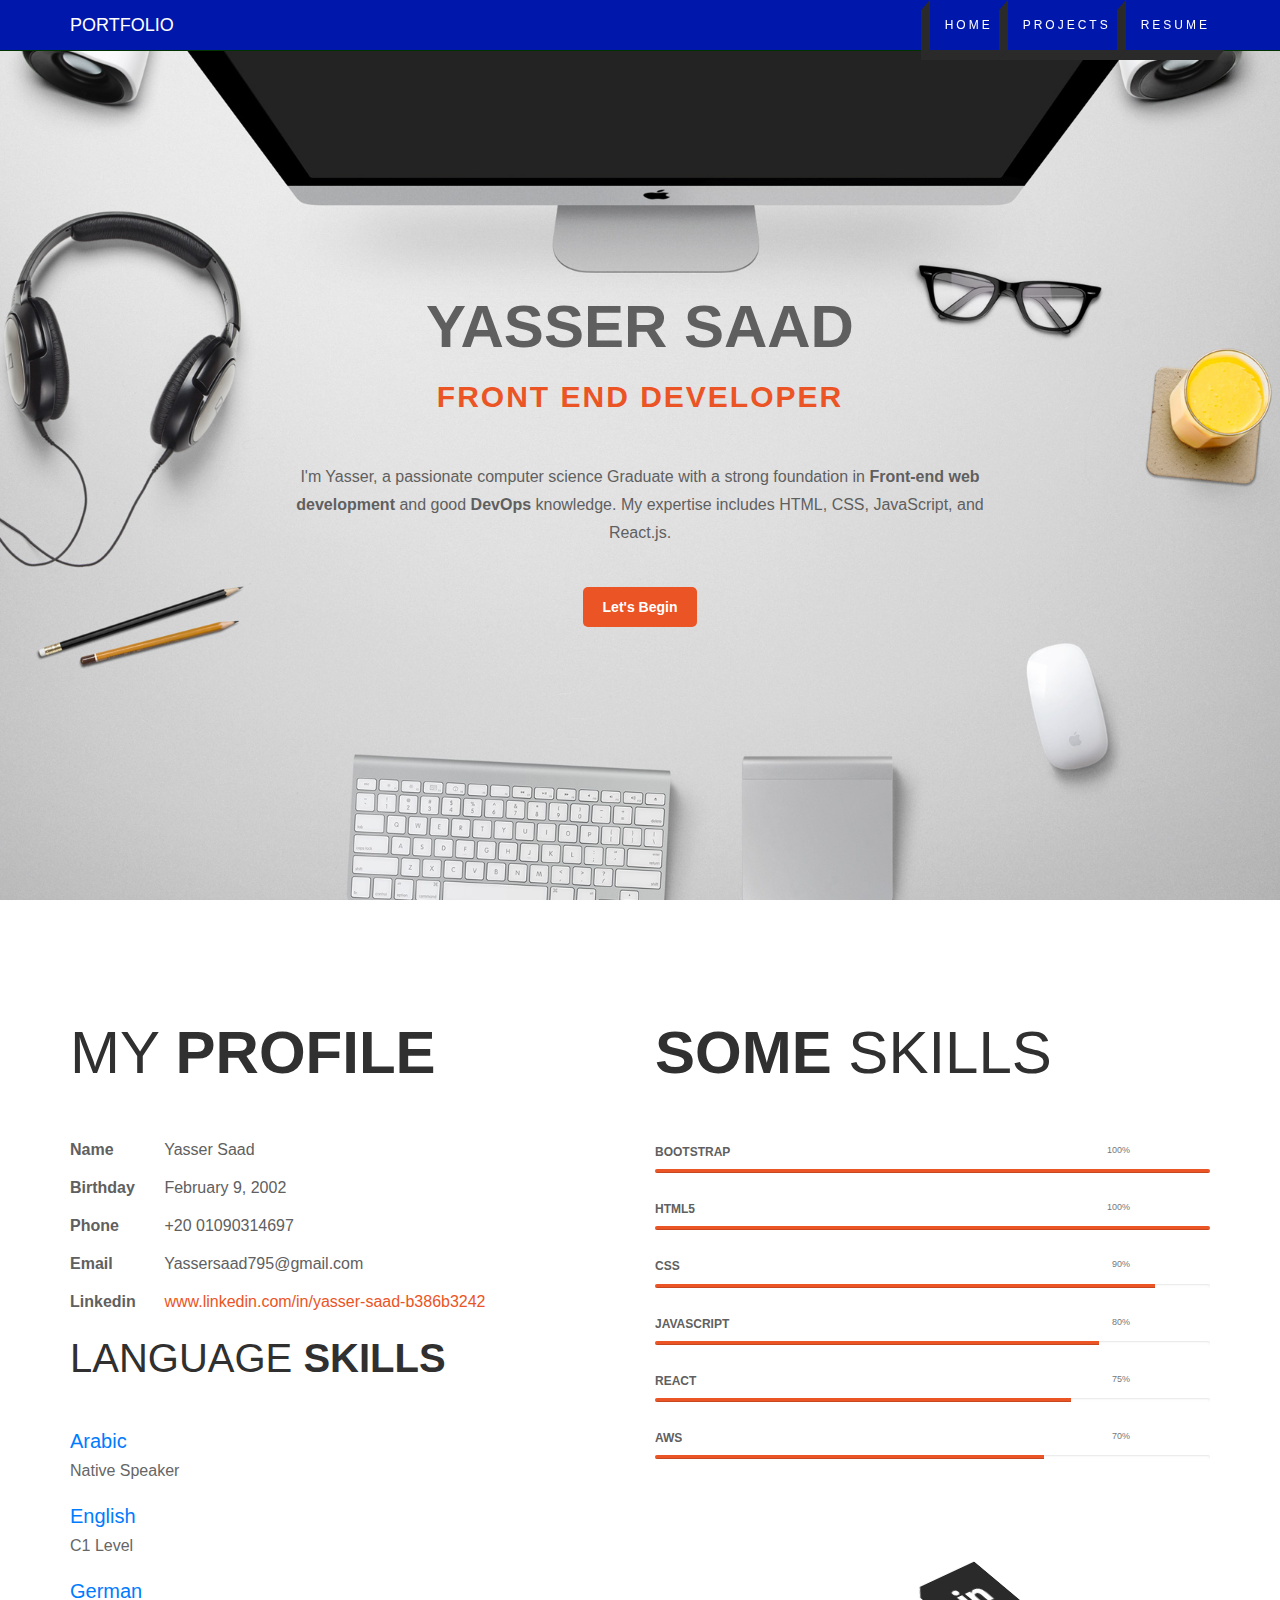
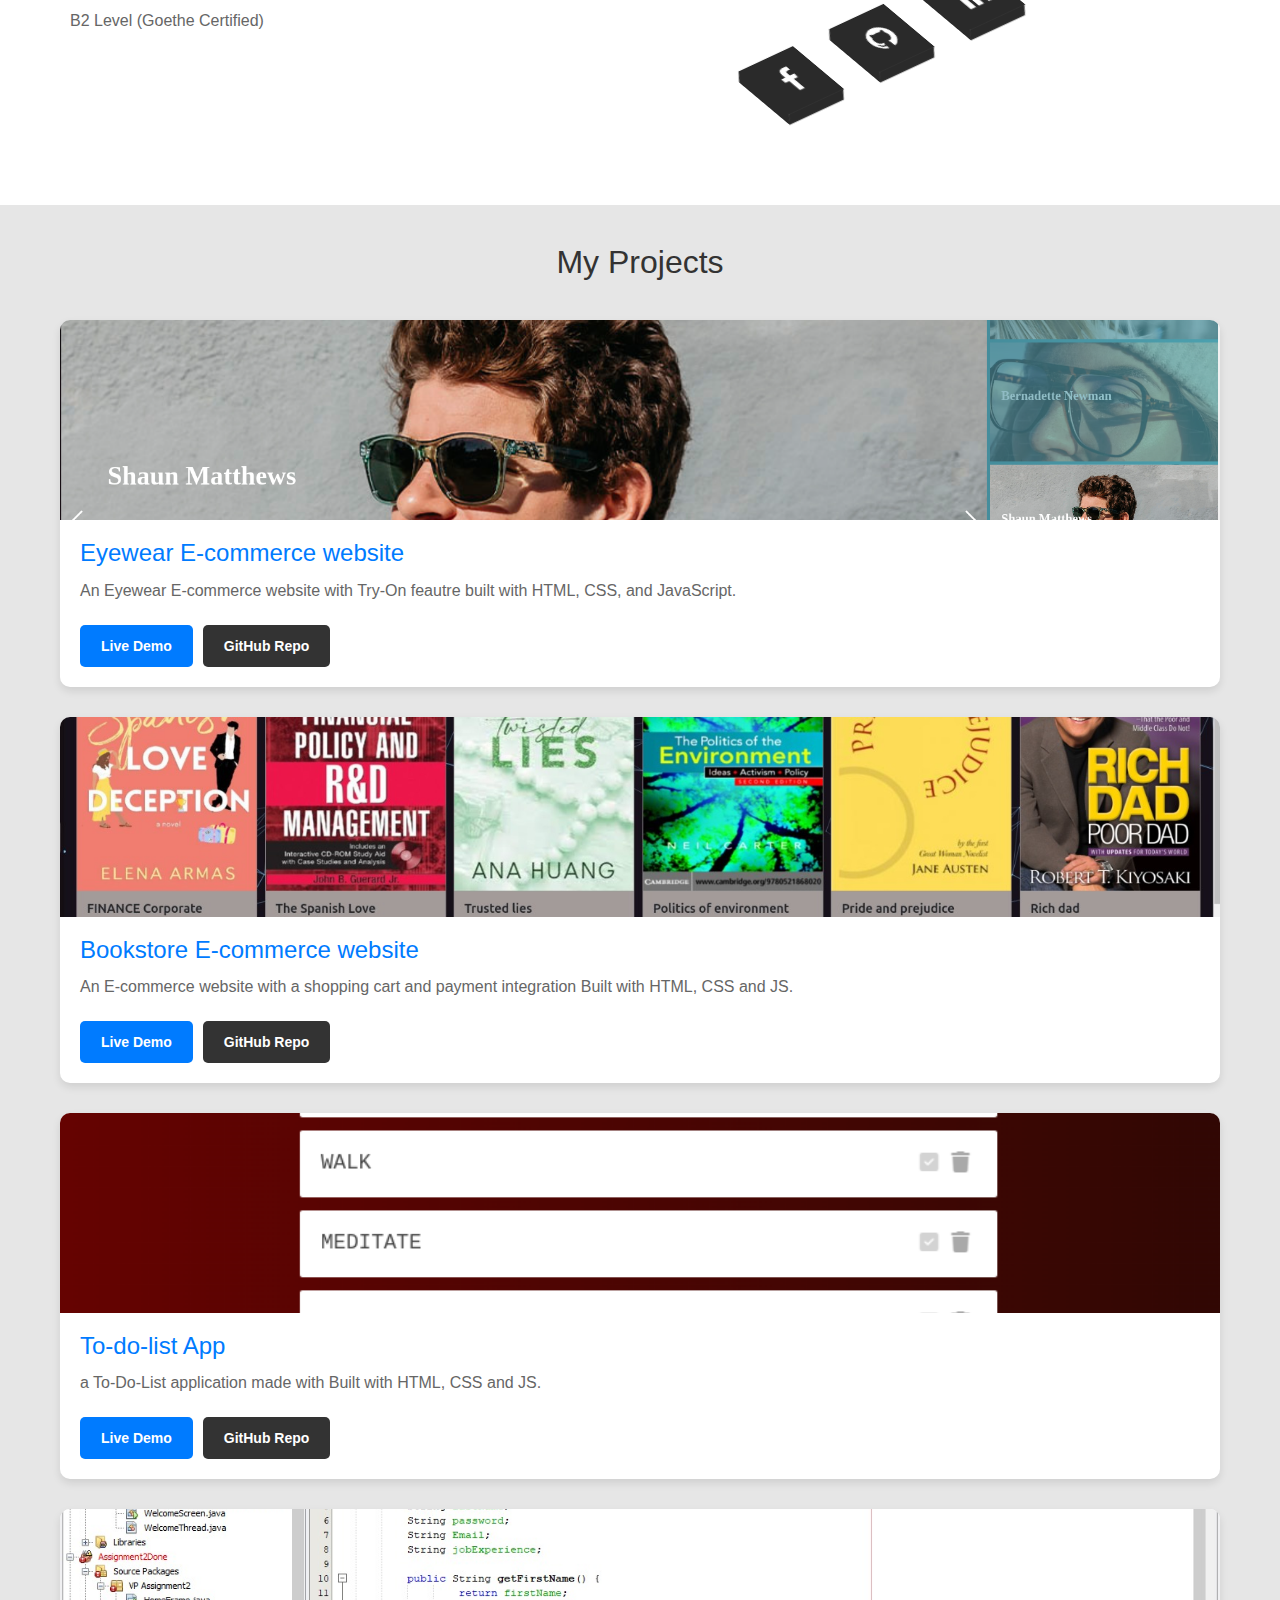
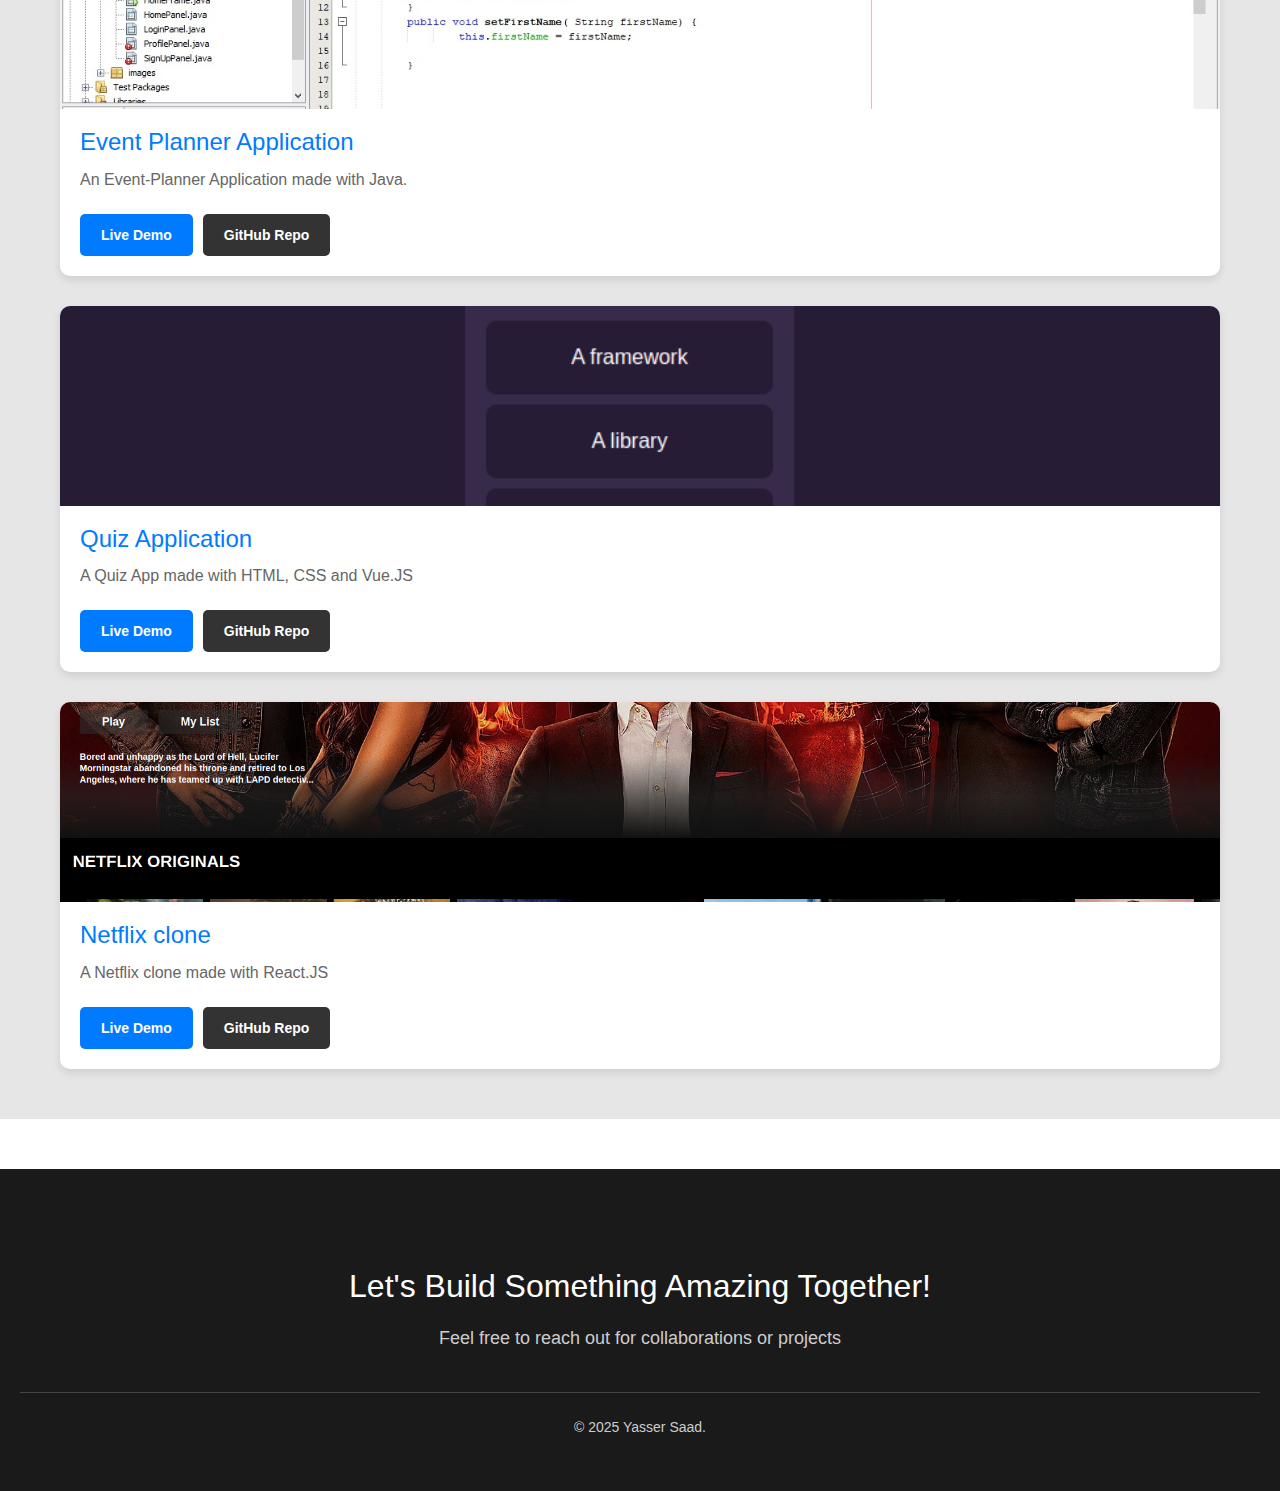
==== index.html @ 01b3d990 "first commit" ====
<!DOCTYPE html>
<html lang="en">
<head>
	<meta charset="utf-8">
	<meta http-equiv="X-UA-Compatible" content="IE=Edge">
	<meta name="viewport" content="width=device-width, initial-scale=1">
	<meta name="keywords" content="">
	<meta name="description" content="">
	<!-- SITE TITLE -->
	<title>Portfolio</title>
	<link rel="icon" type="image/x-icon" href="images/Icon.jpg">


	<!-- STYLESHEETS -->
	<link rel="stylesheet" href="css/bootstrap.min.css">
	<link rel="stylesheet" href="css/font-awesome.min.css">
	<link rel="stylesheet" href="css/templatemo-style.css">
	<link href='//fonts.googleapis.com/css?family=Raleway:400,300,600,700' rel='stylesheet' type='text/css'>

</head>
<body data-spy="scroll" data-target="#rock-navigation">
	<!-- START NAVIGATION -->
	<header class="navbar navbar-inverse navbar-fixed-top bs-docs-nav" role="banner">
		<div class="container">
		  <div class="navbar-header">
			<button class="navbar-toggle" type="button" data-toggle="collapse" data-target=".bs-navbar-collapse">
			  <span class="sr-only">Toggle navigation</span>
			  <span class="icon-bar"></span>
			  <span class="icon-bar"></span>
			  <span class="icon-bar"></span>
			</button>
			<a href="./" class="navbar-brand">Portfolio </a>
		  </div>
		  <nav class="collapse navbar-collapse bs-navbar-collapse" role="navigation">
			<ul class="nav navbar-nav navbar-right">
			  <li>
				<a href="#">Home</a>
			  </li>
			  <li>
				<a href="#projects">Projects</a>
			  </li>
			  <li>
				<a href="yasserSaadCv.pdf">Resume</a>
			  </li>
			</ul>
		  </nav>
		</div>
	  </header>
	  
	<!-- END NAVIGATION -->

	<!-- START HOME -->
	<section id="home" class="templatemo-home">
		<div class="container">
			<div class="row">
				<div class="col-md-2 col-sm-1"></div>
				<div class="col-md-8 col-sm-10">
					<h1 class="tm-home-title"><strong>Yasser Saad</strong></h1>
					<h2 class="tm-home-subtitle">Front End Developer</h2>
					<p>I'm Yasser, a passionate computer science Graduate with a strong foundation in <strong>Front-end web development</strong> and good <Strong>DevOps</Strong> knowledge. My expertise includes HTML, CSS, JavaScript, and React.js.</p>
					<a href="#resume" class="btn btn-default smoothScroll tm-view-more-btn">Let's Begin</a>
				</div>
				<div class="col-md-2 col-sm-1"></div>
			</div>
		</div>
	</section>
	<!-- END HOME -->





	<!-- START RESUME -->
	<section id="resume" class="tm-padding-top-bottom-100">
		<div class="container">
			<div class="row">
				<div class="col-md-6 col-sm-6">					
					<h2 class="title">My <strong>Profile</strong></h2>
					<p><span class="tm-info-label">Name</span> Yasser Saad</p>
					<p><span class="tm-info-label">Birthday</span> February 9, 2002</p>
					<p><span class="tm-info-label">Phone</span> +20 01090314697</p>
					<p><span class="tm-info-label">Email</span> Yassersaad795@gmail.com</p>
					<p><span class="tm-info-label">Linkedin</span> <a href="#" class="tm-red-text">www.linkedin.com/in/yasser-saad-b386b3242

					</a></p>

					<div class="language-skills">
						<h2 style="font-size: 40px;" class="title">Language <strong>Skills</strong></h2>
						<div class="skill-card">
							<h3>Arabic</h3>
							<p>Native Speaker</p>
							
						</div>
						<div class="skill-card">
							<h3>English</h3>
							<p>C1 Level</p>
							
						</div>
						<div class="skill-card">
							<h3>German</h3>
							<p>B2 Level (Goethe Certified)</p>
							
						</div>
					</div>
				</div>

				




				<div class="col-md-6 col-sm-6">
					<h2 class="title"><strong>Some</strong> Skills</h2>
					<h4 class="tm-progress-label">Bootstrap <small class="progress-percent-small">100%</small></h4>
					<div class="progress tm-progress">
						<div class="progress-bar progress-bar-danger" role="progressbar" aria-valuenow="100" aria-valuemin="0" aria-valuemax="100" style="width: 100%;"></div>
					</div>
					<h4 class="tm-progress-label">HTML5 <small class="progress-percent-small">100%</small></h4>
					<div class="progress tm-progress">
						<div class="progress-bar progress-bar-danger" role="progressbar" aria-valuenow="100" aria-valuemin="0" aria-valuemax="100" style="width: 100%;"></div>
					</div>
					<h4 class="tm-progress-label">CSS <small class="progress-percent-small">90%</small></h4>
					<div class="progress tm-progress">
						<div class="progress-bar progress-bar-danger" role="progressbar" aria-valuenow="80" aria-valuemin="0" aria-valuemax="90" style="width: 90%;"></div>
					</div>
					<h4 class="tm-progress-label">JavaScript <small class="progress-percent-small">80%</small></h4>
					<div class="progress tm-progress">
						<div class="progress-bar progress-bar-danger" role="progressbar" aria-valuenow="80" aria-valuemin="0" aria-valuemax="100" style="width: 80%;"></div>
					</div>
					<h4 class="tm-progress-label">React <small class="progress-percent-small">75%</small></h4>
					<div class="progress tm-progress">
						<div class="progress-bar progress-bar-danger" role="progressbar" aria-valuenow="80" aria-valuemin="0" aria-valuemax="75" style="width: 75%;"></div>
					</div>
					<h4 class="tm-progress-label">AWS <small class="progress-percent-small">70%</small></h4>
					<div class="progress tm-progress">
						<div class="progress-bar progress-bar-danger" role="progressbar" aria-valuenow="70" aria-valuemin="0" aria-valuemax="70" style="width: 70%;"></div>
					</div>
					
				</div>


				<div class="soicalLinks">
					<ul class="social-link"> 
					  <li>
						<a href="https://www.facebook.com/yasser.s.ahmed2/">
						  <span></span>
						  <span></span>
						  <span></span>
						  <span></span>
						  <span class="fa fa-facebook"></span>
						</a> 
					  </li>
					
					  <li>
						<a href="https://github.com/yasserrsaadd">
						  <span></span>
						  <span></span>
						  <span></span>
						  <span></span>
						  <span class="fa fa-github"></span>
						</a> 
					  </li>
					  <li>
						<a href="https://www.linkedin.com/in/yasser-saad-b386b3242/">
						  <span></span>
						  <span></span>
						  <span></span>
						  <span></span>
						  <span class="fa fa-linkedin"></span>
						</a> 
					  </li>
					</ul>  
			</div>
		</div>
	</section>
	<!-- END RESUME -->

	<!-- Projects -->

	<div id="projects">
		<div class="projects">
			<h2>My Projects</h2>
			<div class="project-card">
				<img src="images/Eyewear E-commerce store.png" alt="Project 1">
				<div class="project-info">
					<h3>Eyewear E-commerce website</h3>
					<p>An Eyewear E-commerce website with Try-On feautre built with HTML, CSS, and JavaScript.</p>
					<div class="project-buttons">
						<a href="https://iglass-store.netlify.app/" class="btn live-demo">Live Demo</a>
						<a href="https://github.com/yasserrsaadd/Eyewear-E-commerce-website" class="btn github-repo">GitHub Repo</a>
					</div>
				</div>
			</div>
			<div class="project-card">
				<img src="images/E-commerce.jpeg" alt="Project 2">
				<div class="project-info">
					<h3>Bookstore E-commerce website</h3>
					<p>An E-commerce website with a shopping cart and payment integration Built with HTML, CSS and JS.</p>
					<div class="project-buttons">
						<a href="https://yasserbookstorewebsite.netlify.app/home" class="btn live-demo">Live Demo</a>
						<a href="https://github.com/yasserrsaadd/Bookstore-website" class="btn github-repo">GitHub Repo</a>
					</div>
				</div>
			</div>
			<div class="project-card">
				<img src="images/to-do-list.png" alt="Project 2">
				<div class="project-info">
					<h3>To-do-list App</h3>
					<p>a To-Do-List application made with Built with HTML, CSS and JS.</p>
					<div class="project-buttons">
						<a href="https://yassersaadtodolist.netlify.app/" class="btn live-demo">Live Demo</a>
						<a href="https://github.com/yasserrsaadd/toDoList" class="btn github-repo">GitHub Repo</a>
					</div>
				</div>
			</div>
			<div class="project-card">
				<img src="images/Java event application.jpeg" alt="Project 2">
				<div class="project-info">
					<h3>Event Planner Application</h3>
					<p>An Event-Planner Application made with Java.</p>
					<div class="project-buttons">
						<a href="#" class="btn live-demo">Live Demo</a>
						<a href="https://github.com/yasserrsaadd/Event-application" class="btn github-repo">GitHub Repo</a>
					</div>
				</div>
			</div>
			<div class="project-card">
				<img src="images/QuizApp.png" alt="Project 2">
				<div class="project-info">
					<h3>Quiz Application</h3>
					<p>A Quiz App made with HTML, CSS and Vue.JS</p>
					<div class="project-buttons">
						<a href="https://yassersaadquizapp.netlify.app/" class="btn live-demo">Live Demo</a>
						<a href="https://github.com/yasserrsaadd/Quiz-app" class="btn github-repo">GitHub Repo</a>
					</div>
				</div>
			</div>
			<div class="project-card">
				<img src="images/React netflix clone.png" alt="Project 2">
				<div class="project-info">
					<h3>Netflix clone</h3>
					<p>A Netflix clone made with React.JS</p>
					<div class="project-buttons">
						<a href="#" class="btn live-demo">Live Demo</a>
						<a href="https://github.com/yasserrsaadd/Netflix-Clone" class="btn github-repo">GitHub Repo</a>
					</div>
				</div>
			</div>
			<!-- Add more project cards as needed -->
		</div>
	</div>

	<!-- End Projects  -->


	<!-- Start footer  -->
	<footer class="footer">
		<div class="footer-wave"></div>
		<div class="footer-content">
			<h2>Let's Build Something Amazing Together!</h2>
			<p>Feel free to reach out for collaborations or projects</p>
			
		</div>
		<div class="footer-bottom">
			<p>&copy; 2025 Yasser Saad.</p>
		</div>
	</footer>

	<!-- End footer  -->

	<!-- jQuery (required for Bootstrap's JavaScript plugins) -->
<script src="https://code.jquery.com/jquery-3.6.0.min.js"></script>
<!-- Bootstrap JavaScript -->
<script src="https://cdn.jsdelivr.net/npm/bootstrap@3.4.1/dist/js/bootstrap.min.js"></script>
</body>
</html>
---- css/templatemo-style.css ----
body {
  background: #ffffff;
  font-family: 'Raleway', sans-serif;
  font-size: 16px;
  color: #606060;
  position: relative;
}
html, body {
  width: 100%;
  overflow-x: hidden;
}
h1,h2,h3 { font-weight: 300; }
p { line-height: 28px; }
hr {
  border-color: #f2f2f2;
  width: 100px;
  margin-bottom: 40px;
}
.title {
  color: #303030;
  font-size: 60px;
  padding-bottom: 40px;
  text-transform: uppercase;
}

/* START NAVIGATION */

@import 'https://fonts.googleapis.com/css?family=Montserrat|Open+Sans';
.navbar-brand {
  font-family: 'Montserrat', sans-serif;
  text-transform: uppercase
}

.navbar .nav {
  font-family: 'Open Sans', sans-serif;
  text-transform: uppercase;
  letter-spacing: 3px;
  font-size: 1.2rem
}

.navbar-inverse {
  background-color: #0017ac
}

.navbar-inverse .navbar-nav>.active>a:hover,
.navbar-inverse .navbar-nav>li>a:hover,
.navbar-inverse .navbar-nav>li>a:focus {
  background-color: #002200
}

.navbar-inverse .navbar-nav>.active>a,
.navbar-inverse .navbar-nav>.open>a,
.navbar-inverse .navbar-nav>.open>a,
.navbar-inverse .navbar-nav>.open>a:hover,
.navbar-inverse .navbar-nav>.open>a,
.navbar-inverse .navbar-nav>.open>a:hover,
.navbar-inverse .navbar-nav>.open>a:focus {
  background-color: #003300
}

.dropdown-menu {
  background-color: #006B00
}

.dropdown-menu>li>a:hover,
.dropdown-menu>li>a:focus {
  background-color: #002200
}

.navbar-inverse {
  background-image: none;
}

.dropdown-menu>li>a:hover,
.dropdown-menu>li>a:focus {
  background-image: none;
}

.navbar-inverse {
  border-color: #003300
}

.navbar-inverse .navbar-brand {
  color: #FFFFFF
}

.navbar-inverse .navbar-brand:hover {
  color: #FFCC00
}

.navbar-inverse .navbar-nav>li>a {
  color: #FFFFFF
}

.navbar-inverse .navbar-nav>li>a:hover,
.navbar-inverse .navbar-nav>li>a:focus {
  color: #FFCC00
}

.navbar-inverse .navbar-nav>.active>a,
.navbar-inverse .navbar-nav>.open>a,
.navbar-inverse .navbar-nav>.open>a:hover,
.navbar-inverse .navbar-nav>.open>a:focus {
  color: #FFCC00
}

.navbar-inverse .navbar-nav>.active>a:hover,
.navbar-inverse .navbar-nav>.active>a:focus {
  color: #FFCC00
}

.dropdown-menu>li>a {
  color: #FFFFFF
}

.dropdown-menu>li>a:hover,
.dropdown-menu>li>a:focus {
  color: #FFCC00
}

.navbar-inverse .navbar-nav>.dropdown>a .caret {
  border-top-color: #FFFFFF
}

.navbar-inverse .navbar-nav>.dropdown>a:hover .caret {
  border-top-color: #FFFFFF
}

.navbar-inverse .navbar-nav>.dropdown>a .caret {
  border-bottom-color: #FFFFFF
}

.navbar-inverse .navbar-nav>.dropdown>a:hover .caret {
  border-bottom-color: #FFFFFF
}

/* END NAVIGATION */

/* START HOME */
.templatemo-home {
  background: url('../images/home-bg.jpg');
  background-size: cover;
  background-attachment: fixed;
  background-position: center center;
  color: #5f5f5f;
  display: -webkit-box;
  display: -webkit-flex;
  display: -ms-flexbox;
  display: flex;
  -webkit-box-align: center;
  -webkit-align-items: center;
      -ms-flex-align: center;
          align-items: center;
  text-align: center;  
  height: 100vh;
}
.tm-home-title,
 .tm-home-subtitle {
  text-transform: uppercase;
 }
.tm-home-title { font-size: 60px; }
.tm-home-subtitle {
  color: #eb5424;
  font-weight: bold;
  padding-bottom: 40px;
  letter-spacing: 2px;
}
.tm-view-more-btn {
  background: #eb5424;
  color: #ffffff;
  border: none;
  border-radius: 2px;
  font-size: 20px;
  font-weight: 700;
  margin-top: 30px;
  padding: 15px 50px;
  -webkit-transition: all 0.6s ease-in;
          transition: all 0.6s ease-in;
}
.tm-view-more-btn:hover {
  background: #ffffff;
  color: #eb5424;
}
/* END HOME */

/* START WORK */
.tm-padding-top-bottom-100 {
  padding-top: 100px;
  padding-bottom: 100px;
}
.tm-work-h3 {
  color: #eb5424;
  font-size: 20px;
  font-weight: bold;
  letter-spacing: 1px;
  padding-bottom: 10px;
}
.work-wrapper {
  border: 1px solid #666;
  border-radius: 2px;
  text-align: center;
  padding: 80px 40px 80px 40px;
  -webkit-transition: all 0.6s ease-in;
          transition: all 0.6s ease-in;
}
.work-wrapper:hover { border-color: #eb5424; }
.work-wrapper .fa {
  color: #888888;
  font-size: 60px;
  padding-bottom: 40px;
}
/* END WORK */

/* START PORTFOLIO */
.tm-portfolio {
  background: #f8f8f8;
  padding-top: 80px;
}
.tm-portfolio .container {
  width: 100%;
  padding: 0;
  margin: 0;
}
.tm-portfolio .col-md-3,
 .tm-portfolio .col-sm-3 {
  padding: 0;
  margin: 0;
}
.tm-portfolio-title {
  text-align: center;
  text-transform: uppercase;
}
.portfolio-item-title {
  font-weight: bold;
  margin-top: 10px;
  text-transform: uppercase;
}
.portfolio-thumb {
  overflow: hidden;
  margin: 0;
  position: relative;
}
.portfolio-overlay {
  display: -webkit-box;
  display: -webkit-flex;
  display: -ms-flexbox;
  display: flex;
  -webkit-box-orient: vertical;
  -webkit-box-direction: normal;
  -webkit-flex-direction: column;
      -ms-flex-direction: column;
          flex-direction: column;
  -webkit-box-pack: center;
  -webkit-justify-content: center;
      -ms-flex-pack: center;
          justify-content: center;
  background: #eb5424;
  color: #ffffff;
  top: 0;
  right: 0;
  left: 0;
  bottom: 0;
  width: 100%;
  height: 100%;  
  padding: 0 40px;
  text-align: center;
  position: absolute;
  opacity: 0;
  transition: all 0.4s ease-in-out;
  -webkit-transition: all 0.4s ease-in-out;
  -moz-transition: all 0.4s ease-in-out;
  -ms-transition: all 0.4s ease-in-out;
}
.portfolio-thumb:hover .portfolio-overlay {
  opacity: 0.8;  
  -webkit-transform: scale(1.0);
  -ms-transform: scale(1.0);
  transform: scale(1.0);
}
.portfolio-overlay .fa {
  border: 1px solid #666;
  border-radius: 0;
  color: #666;
  width: 40px;
  height: 40px;
  line-height: 40px;
  text-align: center;
  text-decoration: none;
  margin-right: 6px;
  margin-bottom: 10px;
}




/* START RESUME */
.tm-red-text { color: #eb5424; }
.tm-info-label {
  font-weight: bold;
  display: inline-block;
  width: 90px;
}
.tm-progress {
  background: #fff;
  border-radius: 2px;
  height: 4px;
}
.progress-bar-danger { background: #eb5424; }
.tm-progress-label {
  font-size: 12px;
  font-weight: bold;
  padding-top: 10px;
  text-transform: uppercase;
}
.progress-percent-small {
  display: block;
  float: right;
  padding-right: 80px;
}




 .social-link {
  padding-top: 100px;
   display: flex;
   transform: rotate(-25deg) skew(25deg);
   transform-style: preserve-3d;
}
.social-link li {
  position: relative;
  list-style: none;
  width: 60px;
  height: 60px;
  margin: 0px 20px;
}
ul li:before{
  content: '';
  position: absolute;
  bottom: -10px;
  left: -5px;
  width: 100%;
  height: 10px;
  background: #2a2a2a;
  trnasform-origin: top;
  transform: skewX(-41deg);
}
ul li:after{
  content: '';
  position: absolute;
  top:5px;
  left: -9px;
  width: 9px;
  height: 100%;
  background: #2a2a2a;
  trnasform-origin: right;
  transform: skewY(-49deg);
}
ul li span{
  position: absolute;
  top: 0;
  lef: 0;
  width: 100%;
  height: 100%;
  display: flex !important;
  background: #2a2a2a;
  justify-content: center;
  align-items: center;
  color: #fff;
  font-size: 30px !important;
  transition: 1.5s ease-out;
}
ul li:hover span {
  z-index: 1000;
  transition: .3s;
  color: #fff;
  box-shadw: -1px 1px 1px rgba(0, 0, 0, .5);
}
ul li:hover span:nth-child(5){
  transform: translate(40px, -40px);
  opacity: 1;
}
ul li:hover span:nth-child(4){
  transform: translate(30px, -30px);
  opacity: .8;
}
ul li:hover span:nth-child(3){
  transform: translate(20px, -20px);
  opacity: .6;
}
ul li:hover span:nth-child(2){
  transform: translate(10px, -10px);
  opacity: .4;
}ul li:hover span:nth-child(1){
  transform: translate(0px, 0px);
  opacity: .2;
}
ul li:nth-child(1):hover span{
  background: #002afe !important;
}
ul li:nth-child(2):hover span{
  background: #2C3456 !important;
}
ul li:nth-child(3):hover span{
  background: #0088ff !important;
}





.skill-card {
    margin-bottom: 20px;
}

.skill-card h3 {
    margin: 0;
    color: #007BFF;
    font-size: 20px;
}

.skill-card p {
    margin: 5px 0;
    color: #666;
    font-size: 16px;
}
/* END RESUME */

/* Projects  */
#projects{
  background-color: rgb(230, 230, 230);
}
.projects {
  max-width: 1200px;
  margin: 50px auto;
  padding: 20px;
  
}

.projects h2 {
  text-align: center;
  color: #333;
  margin-bottom: 40px;
  font-size: 32px;
}

.project-card {
  background-color: #fff;
  border-radius: 10px;
  overflow: hidden;
  box-shadow: 0 4px 8px rgba(0, 0, 0, 0.1);
  margin-bottom: 30px;
  transition: transform 0.3s ease, box-shadow 0.3s ease;
}

.project-card:hover {
  transform: translateY(-10px);
  box-shadow: 0 8px 16px rgba(0, 0, 0, 0.2);
}

.project-card img {
  width: 100%;
  height: 200px;
  object-fit: cover;
}

.project-info {
  padding: 20px;
}

.project-info h3 {
  margin: 0;
  color: #007BFF;
  font-size: 24px;
}

.project-info p {
  margin: 10px 0;
  color: #666;
  font-size: 16px;
}

.project-buttons {
  display: flex;
  gap: 10px;
  margin-top: 20px;
}

.btn {
  text-decoration: none;
  padding: 10px 20px;
  border-radius: 5px;
  font-size: 14px;
  font-weight: bold;
  transition: background-color 0.3s ease, color 0.3s ease;
}

.live-demo {
  background-color: #007BFF;
  color: #fff;
}

.live-demo:hover {
  background-color: #0056b3;
}

.github-repo {
  background-color: #333;
  color: #fff;
}

.github-repo:hover {
  background-color: #000;
}
/* End Projects  */

/* Start footer  */
/* General styling */
body {
  font-family: Arial, sans-serif;
  margin: 0;
  padding: 0;
  overflow-x: hidden;
}

.footer {
  position: relative;
  background-color: #1a1a1a;
  color: #fff;
  padding: 80px 20px 40px;
  text-align: center;
  overflow: hidden;
}

/* Wave animation */
.footer-wave {
  position: absolute;
  top: -100px;
  left: 0;
  width: 100%;
  height: 100px;
  background: url('data:image/svg+xml;utf8,<svg viewBox="0 0 1200 120" xmlns="http://www.w3.org/2000/svg"><path d="M0 80L50 70C100 60 200 40 300 30C400 20 500 20 600 40C700 60 800 100 900 100C1000 100 1100 60 1150 40L1200 20V120H0Z" fill="%231a1a1a"/></svg>');
  animation: wave 10s linear infinite;
}

@keyframes wave {
  0% {
      transform: translateX(0);
  }
  100% {
      transform: translateX(-50%);
  }
}

.footer-content {
  position: relative;
  z-index: 1;
  max-width: 800px;
  margin: 0 auto;
}

.footer-content h2 {
  font-size: 32px;
  margin-bottom: 20px;
  color: #fff;
  animation: glow 2s infinite alternate;
}

@keyframes glow {
  0% {
      text-shadow: 0 0 10px #007BFF, 0 0 20px #007BFF, 0 0 30px #007BFF;
  }
  100% {
      text-shadow: 0 0 20px #007BFF, 0 0 30px #007BFF, 0 0 40px #007BFF;
  }
}

.footer-content p {
  font-size: 18px;
  color: #ccc;
  margin-bottom: 30px;
}

.footer-buttons {
  display: flex;
  justify-content: center;
  gap: 20px;
  flex-wrap: wrap;
}

.footer-btn {
  text-decoration: none;
  padding: 12px 24px;
  border-radius: 30px;
  font-size: 16px;
  font-weight: bold;
  color: #fff;
  background-color: #007BFF;
  transition: background-color 0.3s ease, transform 0.3s ease;
}

.footer-btn:hover {
  background-color: #0056b3;
  transform: translateY(-5px);
}

.footer-bottom {
  margin-top: 40px;
  padding-top: 20px;
  border-top: 1px solid #444;
  font-size: 14px;
  color: #ccc;
}
/* End footer  */



@media screen and (max-device-width: 1024px){
  .templatemo-home {
    background-attachment: scroll;
  }
}

/* START MEDIA 980 */
@media screen and (max-width:980px){
  .portfolio-overlay  { padding-top: 10px; }
}
/* END MEDIA 980 */

@media screen and (max-width: 767px) {
  .tm-home-title { font-size: 40px; }
  .social-link{
  position: relative;
  right: 50px;  }
}



/* START MEDIA 360 */
@media screen and (max-width:360px){
  .navbar-default .navbar-brand {  padding-top: 2px; }
}
/* END MEDIA 360 */
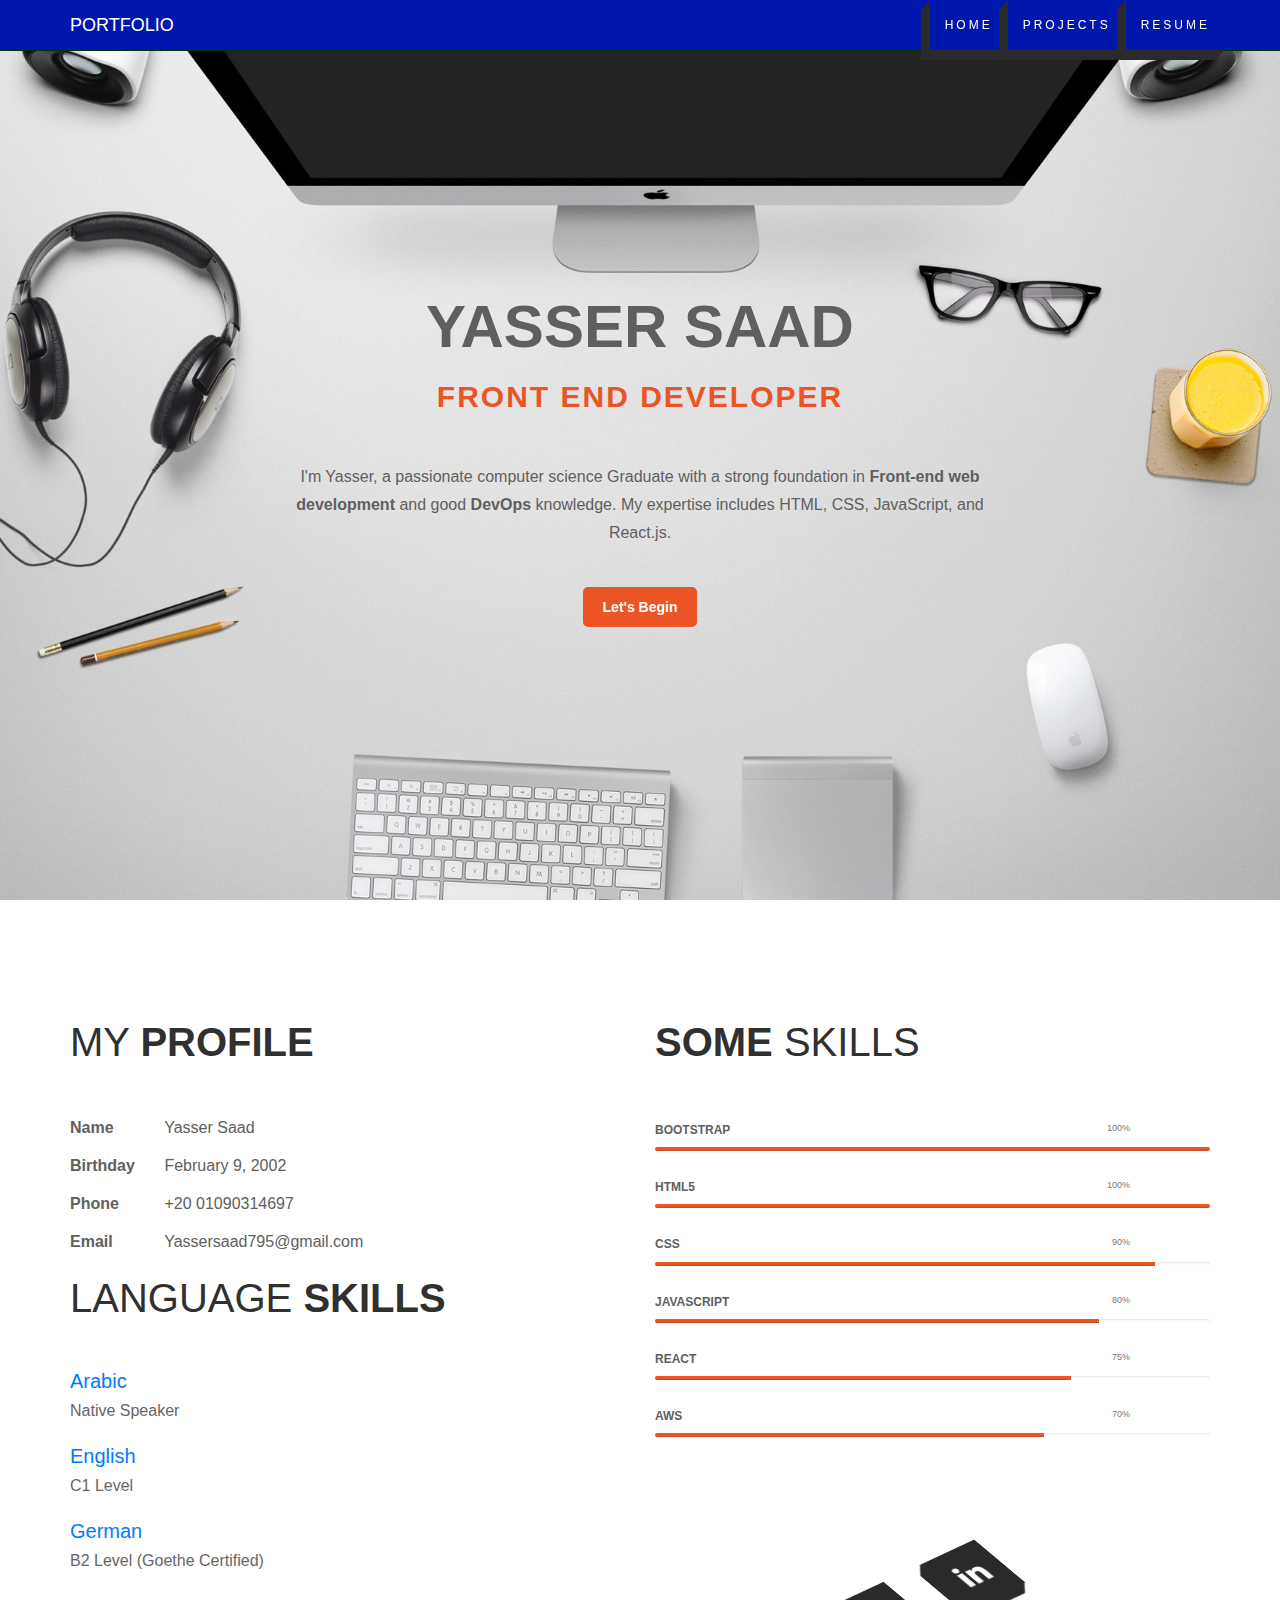
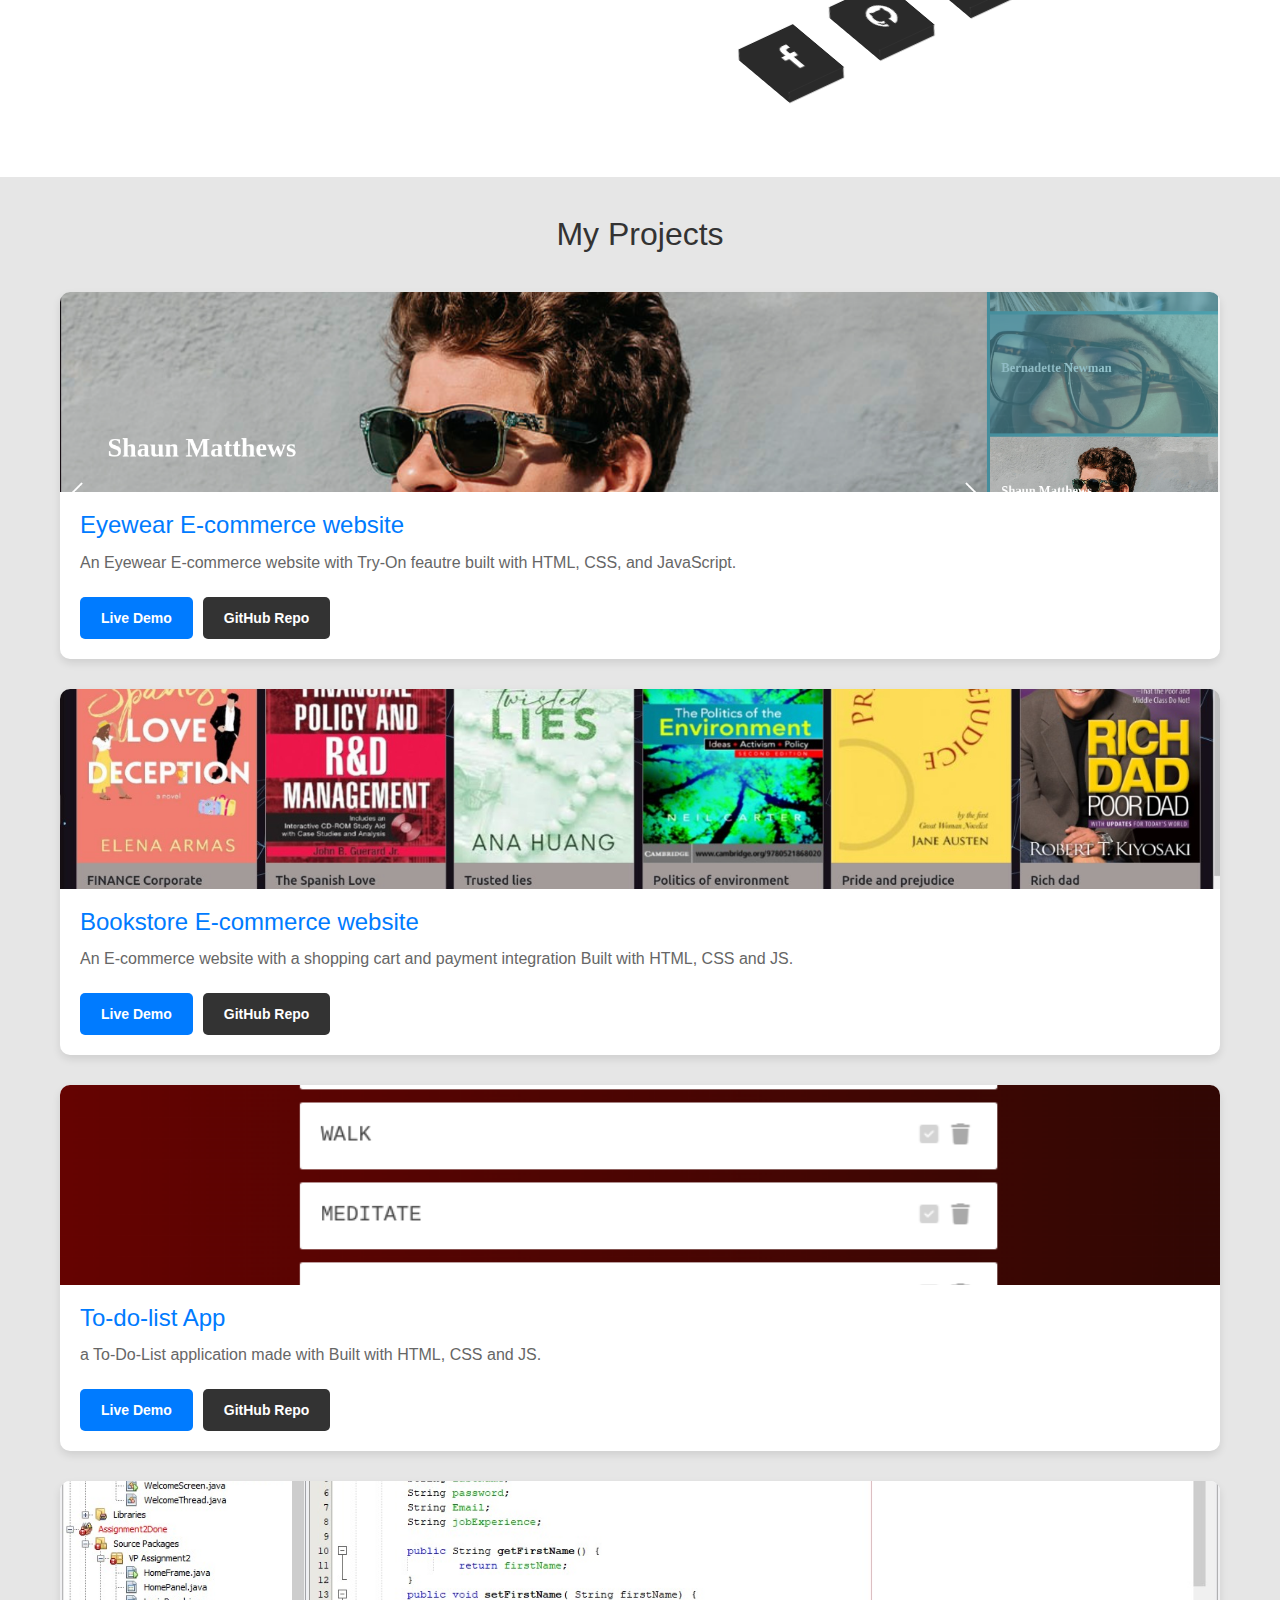
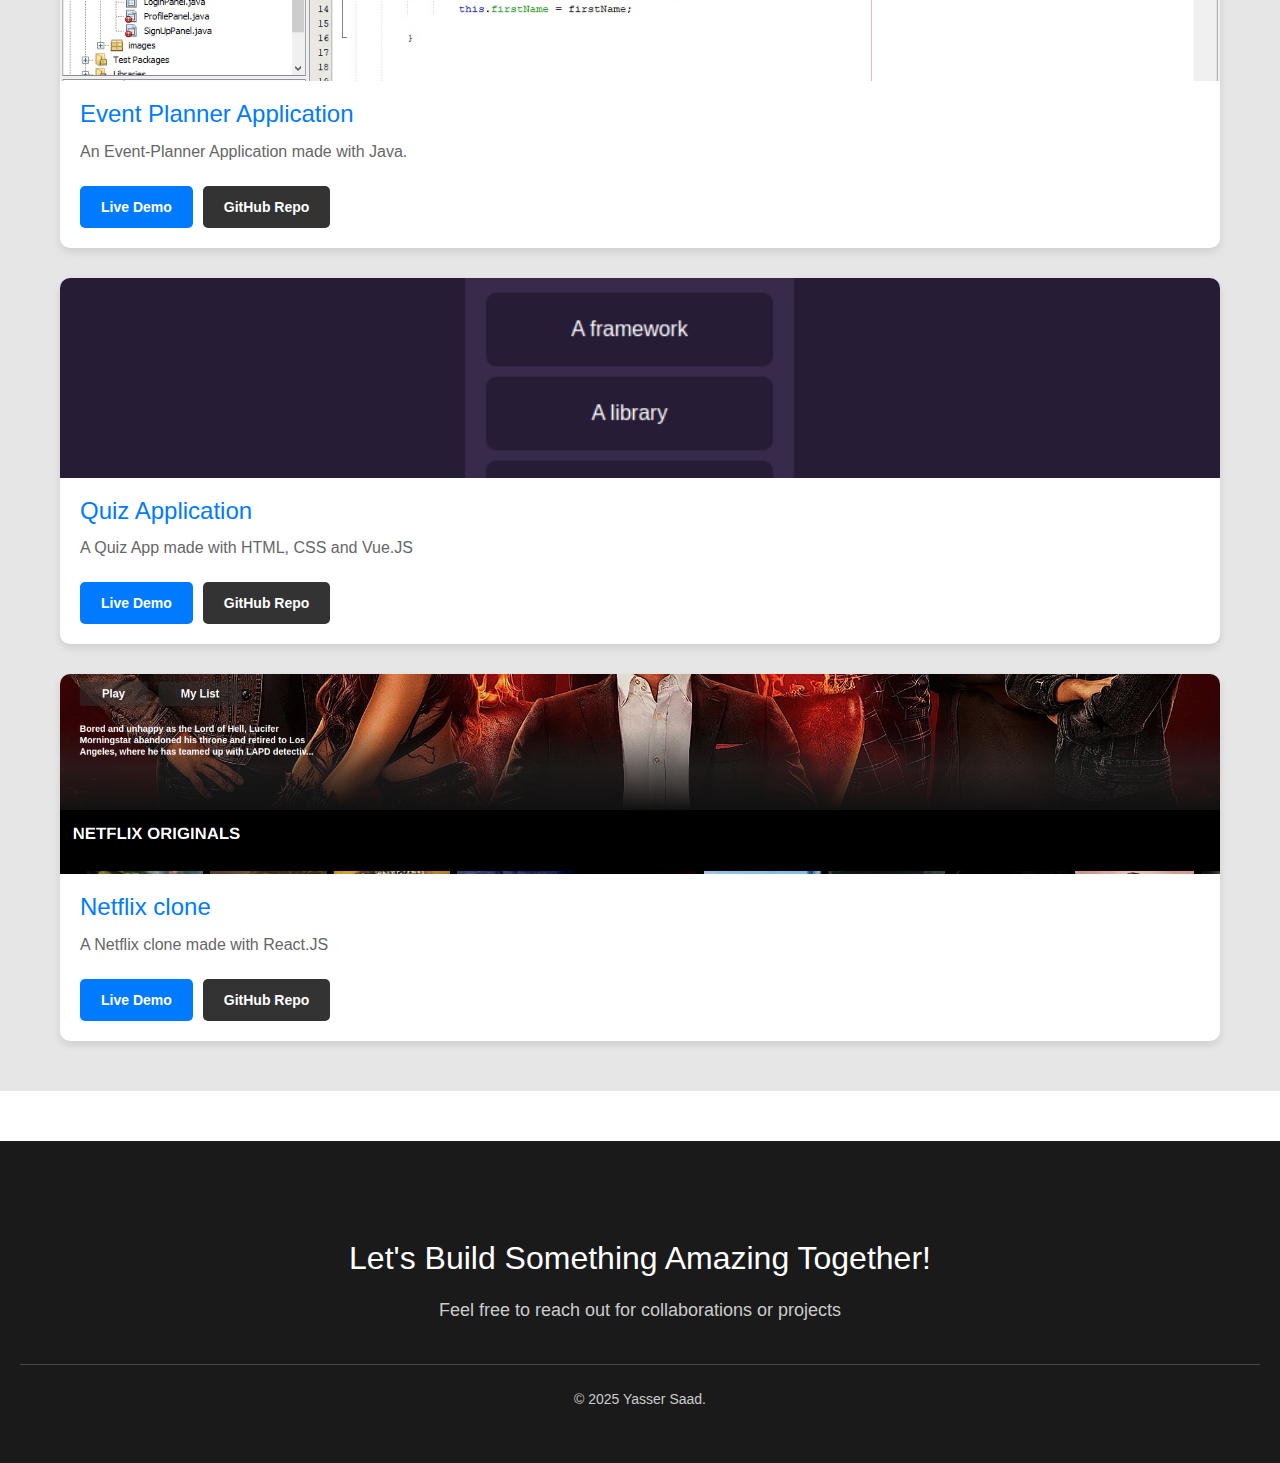
==== commit 60ff4961: "fixed font size" ====
--- a/index.html
+++ b/index.html
@@ -80,12 +80,11 @@
 					<p><span class="tm-info-label">Birthday</span> February 9, 2002</p>
 					<p><span class="tm-info-label">Phone</span> +20 01090314697</p>
 					<p><span class="tm-info-label">Email</span> Yassersaad795@gmail.com</p>
-					<p><span class="tm-info-label">Linkedin</span> <a href="#" class="tm-red-text">www.linkedin.com/in/yasser-saad-b386b3242
 
 					</a></p>
 
 					<div class="language-skills">
-						<h2 style="font-size: 40px;" class="title">Language <strong>Skills</strong></h2>
+						<h2  class="title">Language <strong>Skills</strong></h2>
 						<div class="skill-card">
 							<h3>Arabic</h3>
 							<p>Native Speaker</p>
--- a/css/templatemo-style.css
+++ b/css/templatemo-style.css
@@ -20,7 +20,7 @@
 }
 .title {
   color: #303030;
-  font-size: 60px;
+  font-size: 40px;
   padding-bottom: 40px;
   text-transform: uppercase;
 }
@@ -633,7 +633,14 @@
   .tm-home-title { font-size: 40px; }
   .social-link{
   position: relative;
-  right: 50px;  }
+  right: 50px;  
+}
+h1{
+  color: red;
+}
+.title{
+  font-size: 27px;
+}
 }
 
 
@@ -641,5 +648,6 @@
 /* START MEDIA 360 */
 @media screen and (max-width:360px){
   .navbar-default .navbar-brand {  padding-top: 2px; }
+  
 }
 /* END MEDIA 360 */
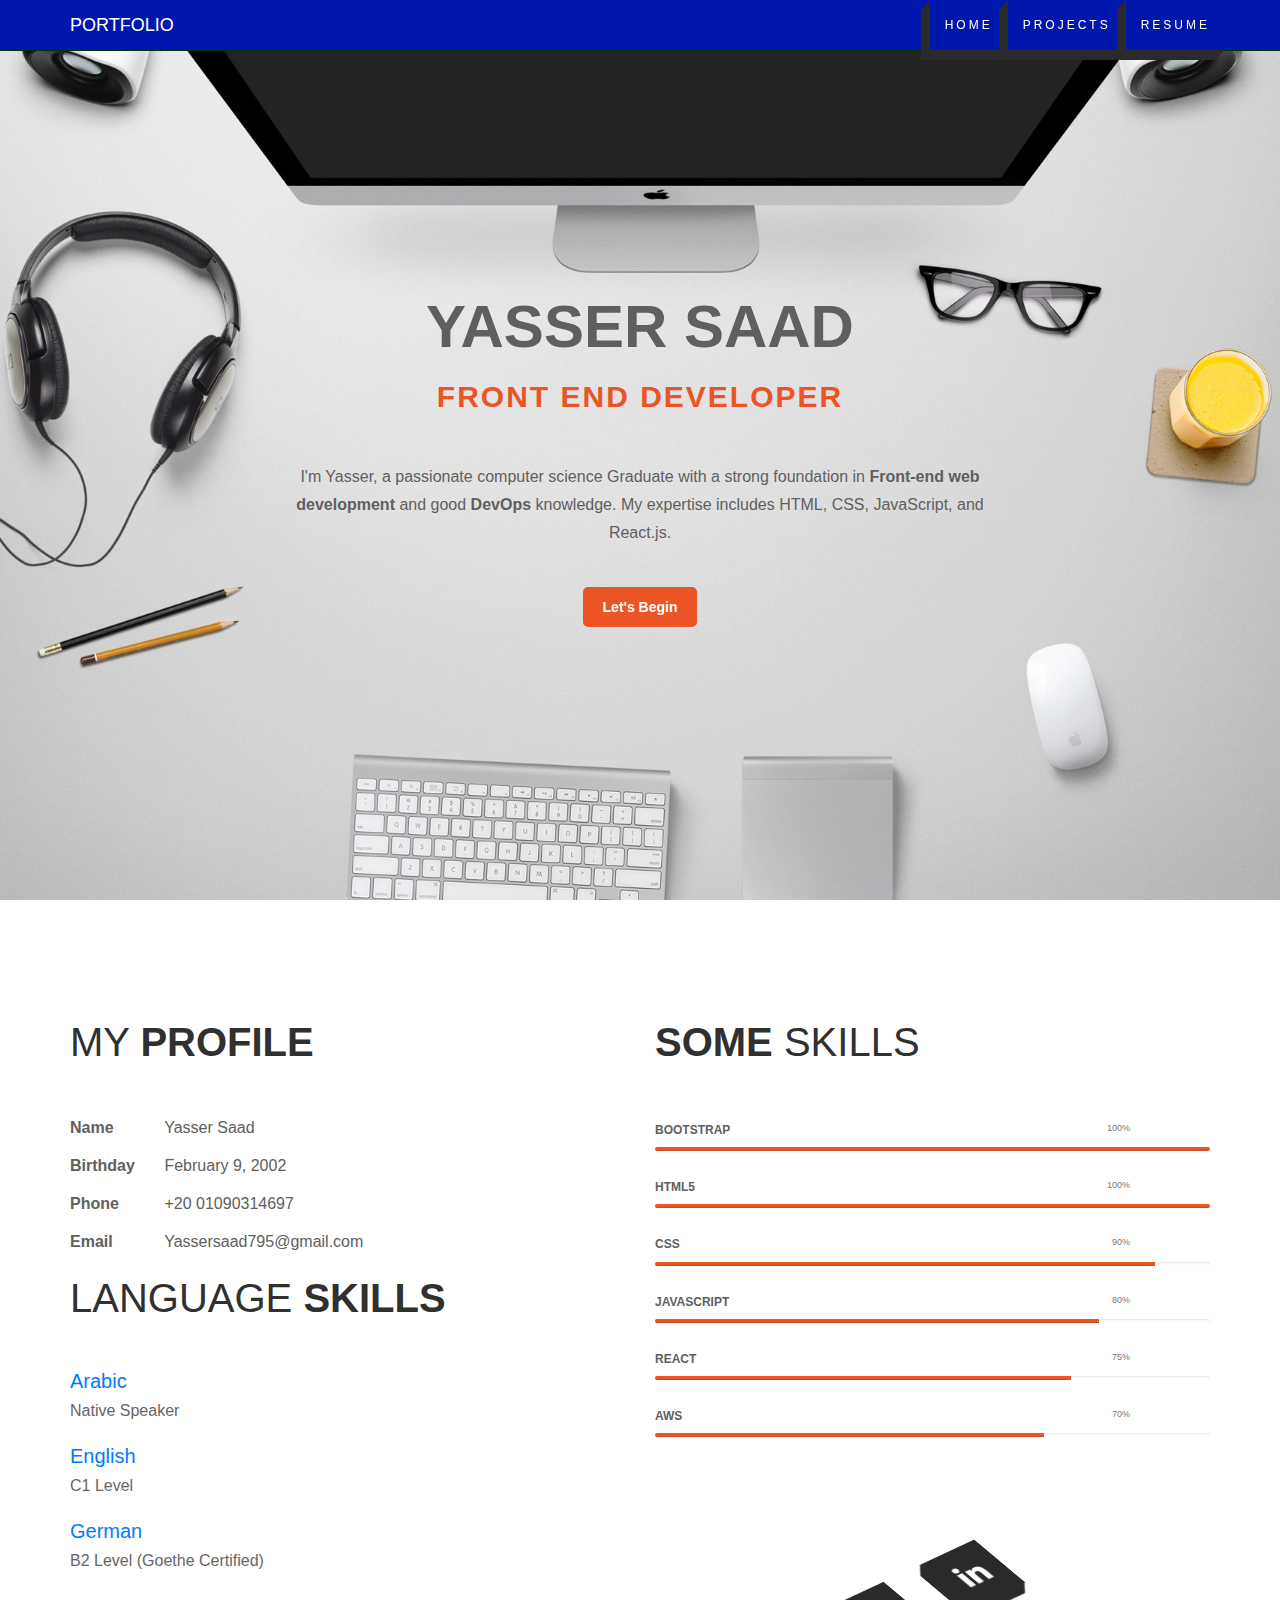
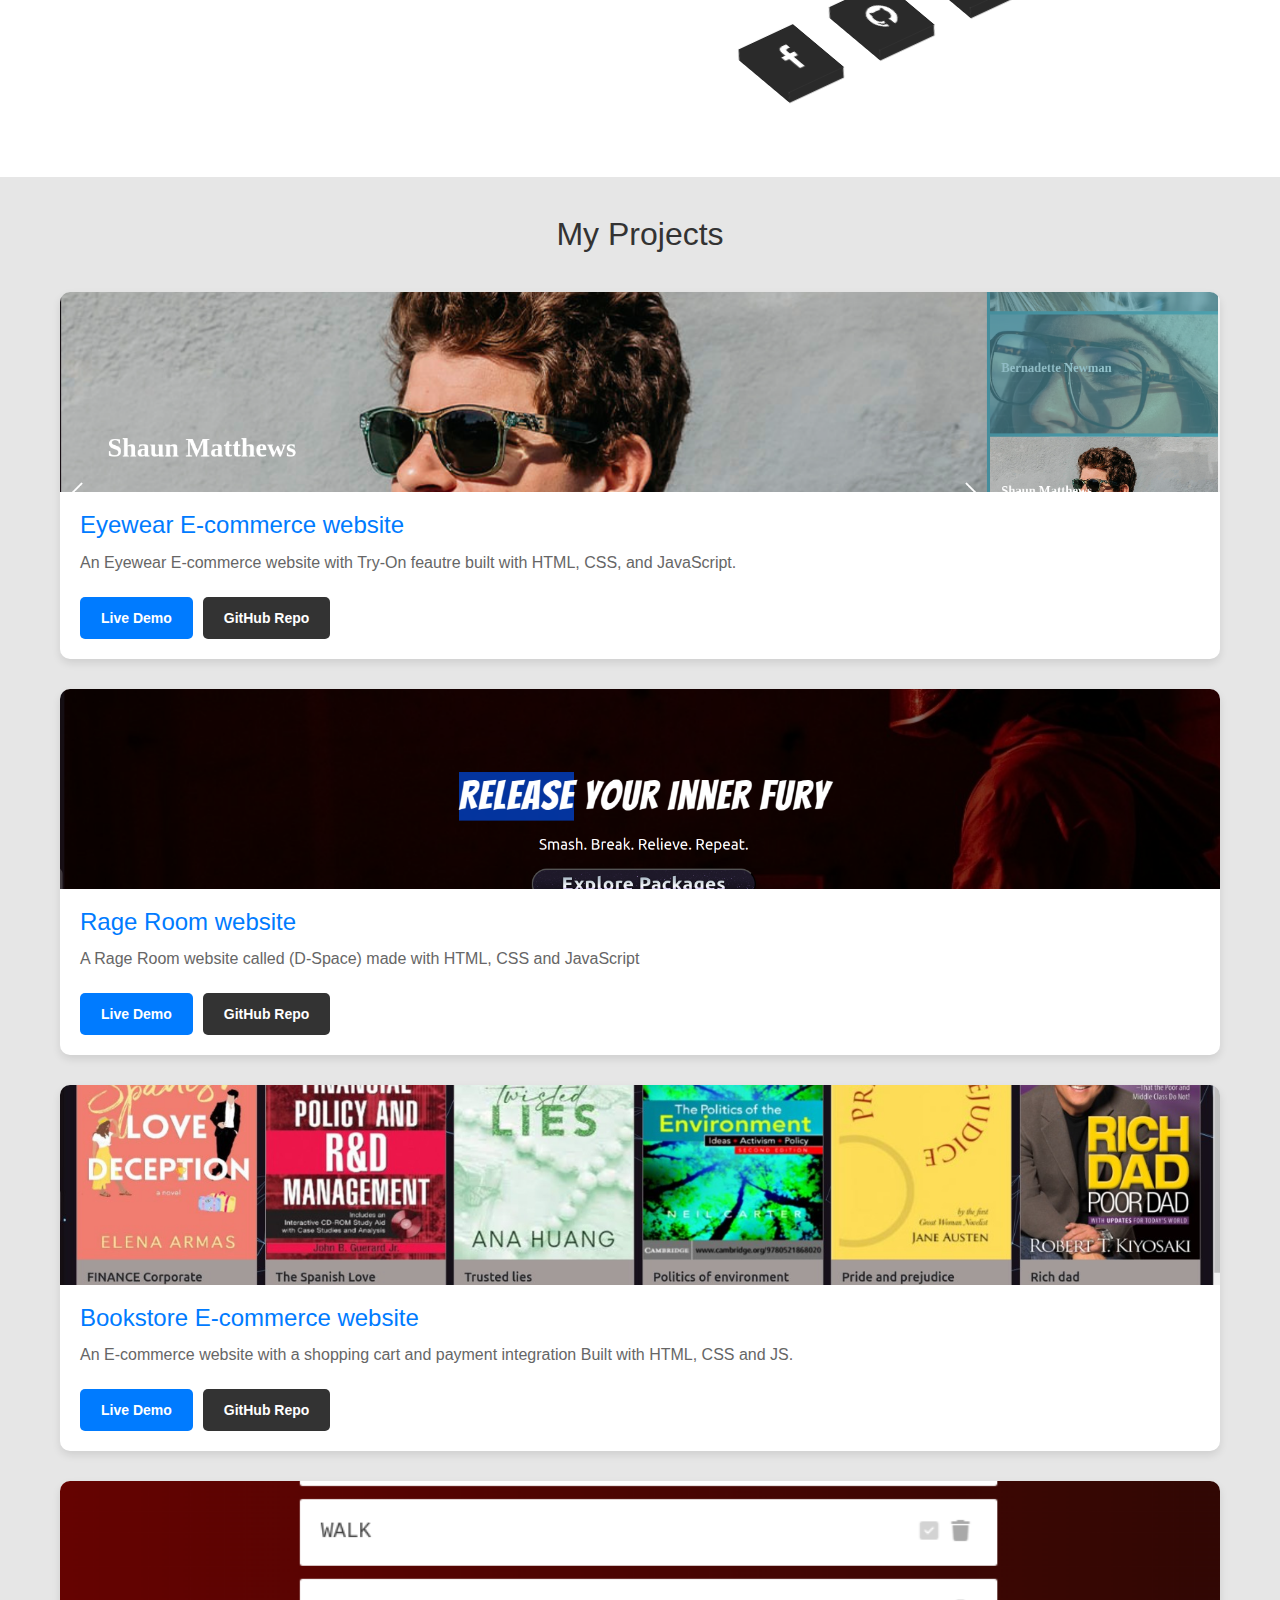
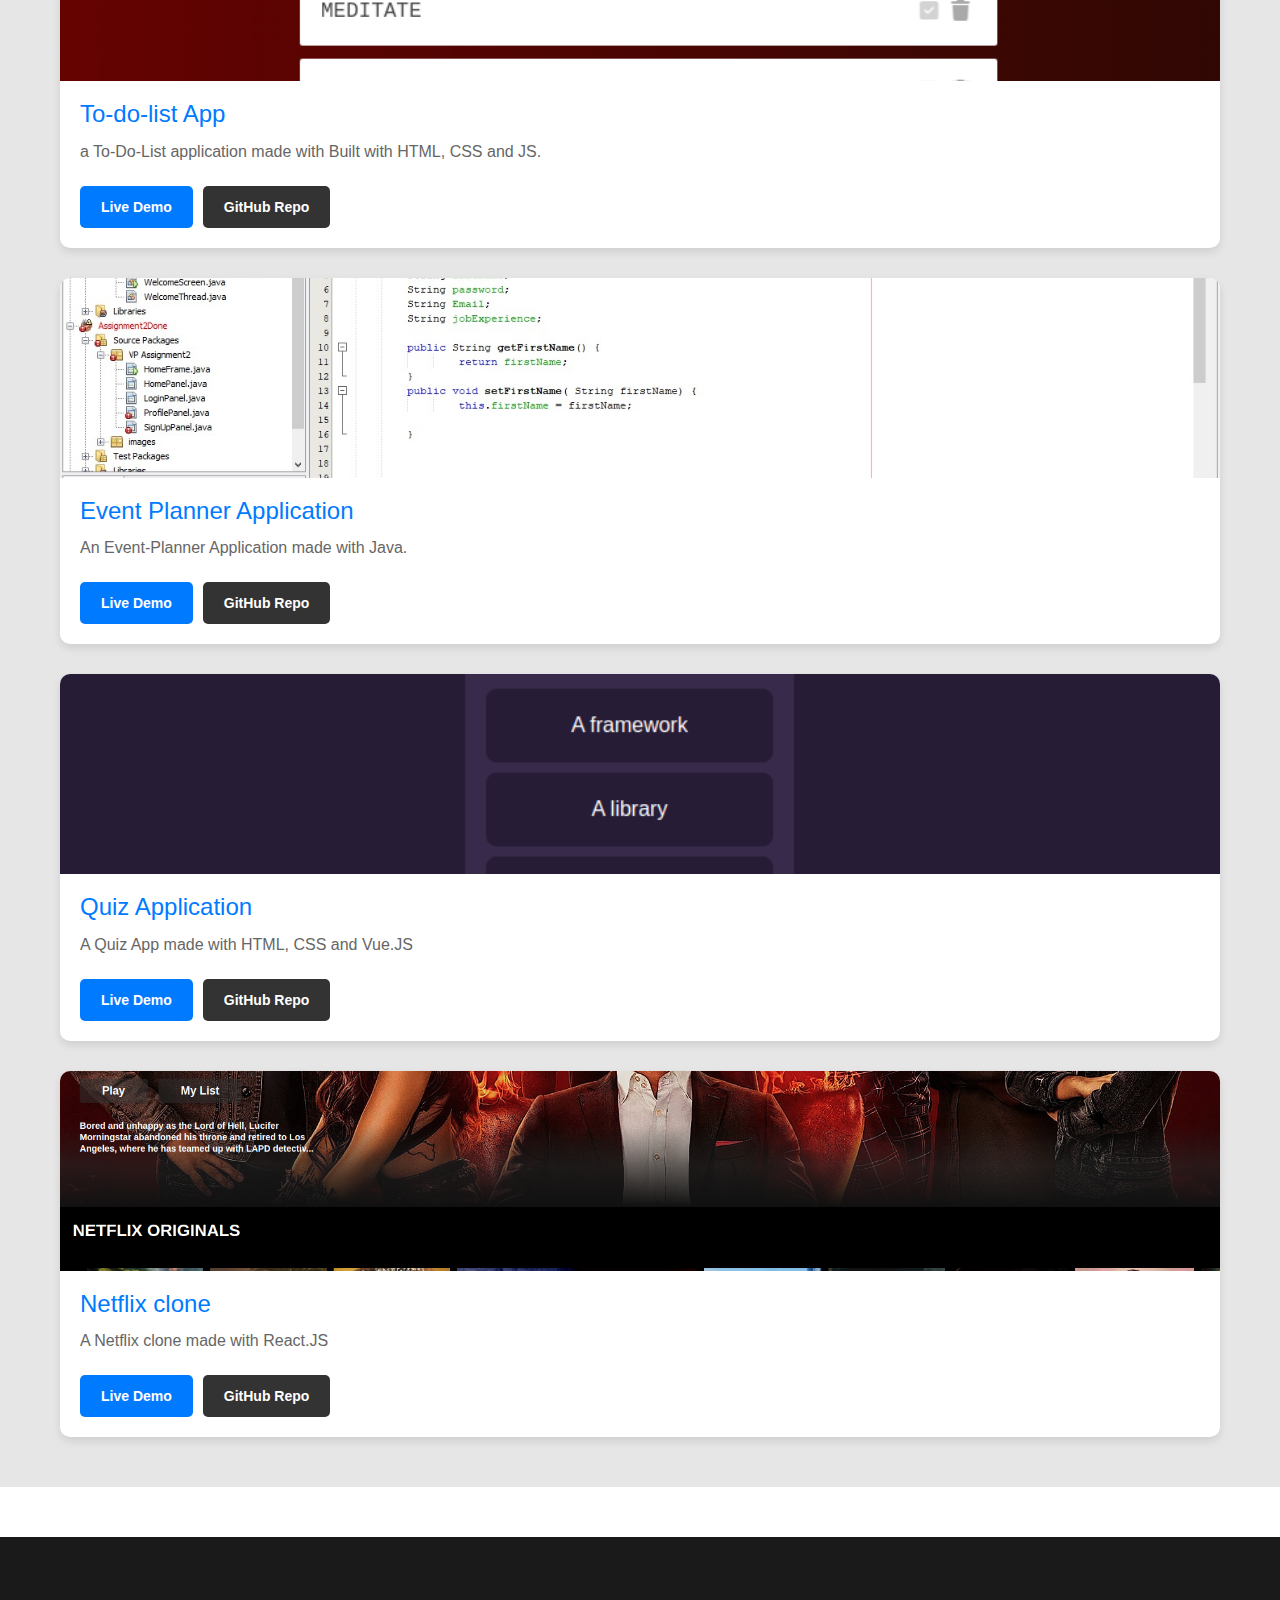
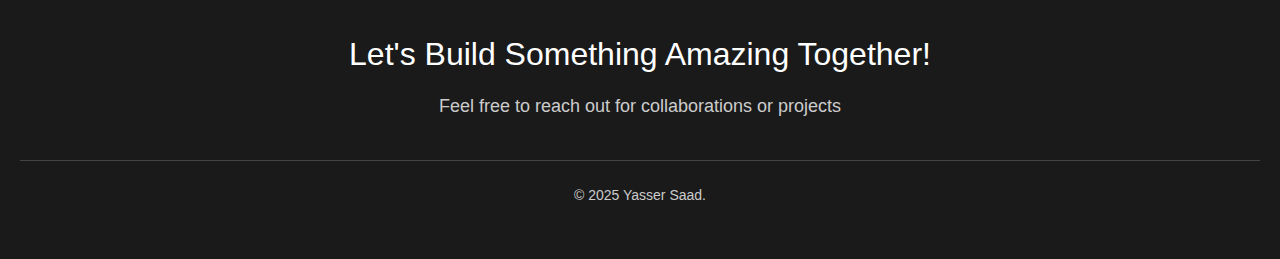
==== commit b331592e: "added a project" ====
--- a/index.html
+++ b/index.html
@@ -180,7 +180,7 @@
 		<div class="projects">
 			<h2>My Projects</h2>
 			<div class="project-card">
-				<img src="images/Eyewear E-commerce store.png" alt="Project 1">
+				<img src="images/Eyewear E-commerce store.png" alt="Project Img">
 				<div class="project-info">
 					<h3>Eyewear E-commerce website</h3>
 					<p>An Eyewear E-commerce website with Try-On feautre built with HTML, CSS, and JavaScript.</p>
@@ -191,7 +191,18 @@
 				</div>
 			</div>
 			<div class="project-card">
-				<img src="images/E-commerce.jpeg" alt="Project 2">
+				<img src="images/Rage Room.png" alt="Project Img">
+				<div class="project-info">
+					<h3>Rage Room website</h3>
+					<p>A Rage Room website called (D-Space) made with HTML, CSS and JavaScript</p>
+					<div class="project-buttons">
+						<a href="https://d-space-rage-room.netlify.app/" class="btn live-demo">Live Demo</a>
+						<a href="https://github.com/yasserrsaadd/D-space-Rage-room" class="btn github-repo">GitHub Repo</a>
+					</div>
+				</div>
+			</div>
+			<div class="project-card">
+				<img src="images/E-commerce.jpeg" alt="Project Img">
 				<div class="project-info">
 					<h3>Bookstore E-commerce website</h3>
 					<p>An E-commerce website with a shopping cart and payment integration Built with HTML, CSS and JS.</p>
@@ -202,7 +213,7 @@
 				</div>
 			</div>
 			<div class="project-card">
-				<img src="images/to-do-list.png" alt="Project 2">
+				<img src="images/to-do-list.png" alt="Project Img">
 				<div class="project-info">
 					<h3>To-do-list App</h3>
 					<p>a To-Do-List application made with Built with HTML, CSS and JS.</p>
@@ -213,7 +224,7 @@
 				</div>
 			</div>
 			<div class="project-card">
-				<img src="images/Java event application.jpeg" alt="Project 2">
+				<img src="images/Java event application.jpeg" alt="Project Img">
 				<div class="project-info">
 					<h3>Event Planner Application</h3>
 					<p>An Event-Planner Application made with Java.</p>
@@ -224,7 +235,7 @@
 				</div>
 			</div>
 			<div class="project-card">
-				<img src="images/QuizApp.png" alt="Project 2">
+				<img src="images/QuizApp.png" alt="Project Img">
 				<div class="project-info">
 					<h3>Quiz Application</h3>
 					<p>A Quiz App made with HTML, CSS and Vue.JS</p>
@@ -235,7 +246,7 @@
 				</div>
 			</div>
 			<div class="project-card">
-				<img src="images/React netflix clone.png" alt="Project 2">
+				<img src="images/React netflix clone.png" alt="Project Img">
 				<div class="project-info">
 					<h3>Netflix clone</h3>
 					<p>A Netflix clone made with React.JS</p>
@@ -245,6 +256,7 @@
 					</div>
 				</div>
 			</div>
+			
 			<!-- Add more project cards as needed -->
 		</div>
 	</div>
